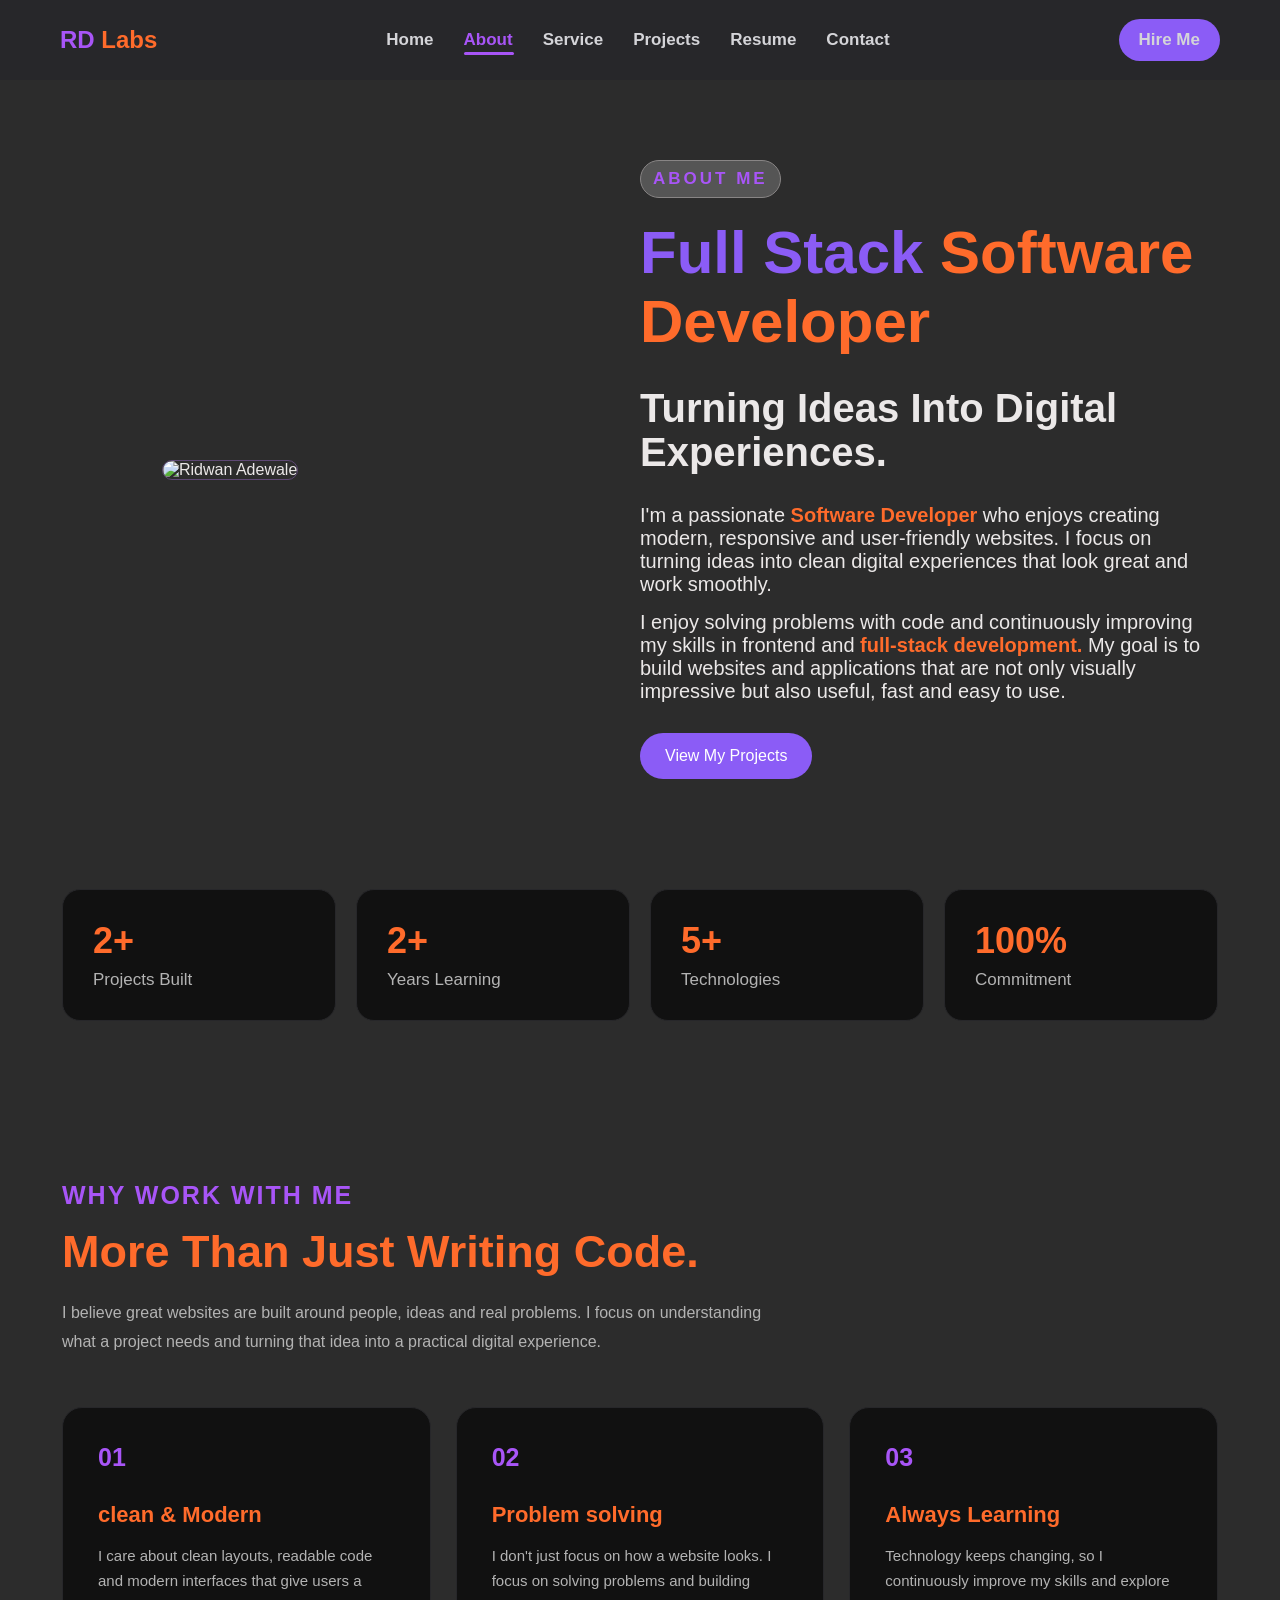
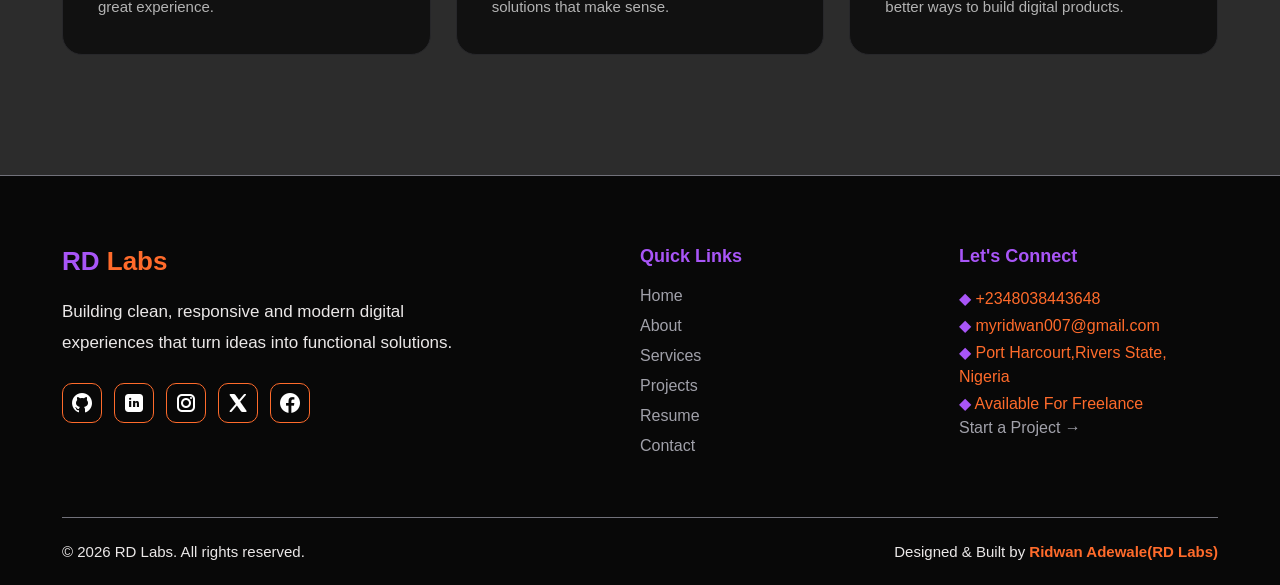
==== about.html @ 26da5d62 "first commit" ====
<!doctype html>
<html lang="en">
  <head>
    <meta charset="UTF-8" />
    <meta name="viewport" content="width=device-width, initial-scale=1.0" />
    <title>About | RD Labs</title>
    <link rel="stylesheet" href="style.css" />
  </head>

  <body class="about-page">
    <header>
      <nav>
        <div>
          <h2>RD <span class="s">Labs</span></h2>
        </div>

        <div class="nav-links">
          <a href="index.html">Home</a>
          <a href="about.html" class="active">About</a>
          <a href="service.html">Service</a>
          <a href="projects.html">Projects</a>
          <a href="resume.html">Resume</a>
          <a href="contact.html">Contact</a>
        </div>

        <div class="cta">
          <a href="contact.html">Hire Me</a>
        </div>

        <img src="/image/icons8-hamburger-50.png" alt="menu" class="ham">
      </nav>
    </header>

    <!-- ABOUT PAGE SECTION -->

    <main>
      <section class="about-hero">
        <div class="about-img">
          <img src="/image/my imae.png" alt="Ridwan Adewale" />
        </div>

        <!-- ABOUT HERO SECTION -->

        <div class="about-content">
          <p>ABOUT ME</p>
          <h1 id="b">Full Stack <span class="s">Software Developer</span></h1>
          <h1>Turning Ideas Into Digital Experiences.</h1>
          <p>
            I'm a passionate <span class="s">Software Developer</span> who
            enjoys creating modern, responsive and user-friendly websites. I
            focus on turning ideas into clean digital experiences that look
            great and work smoothly.
          </p>
          <p class="p">
            I enjoy solving problems with code and continuously improving my
            skills in frontend and <span class="s">full-stack development.</span> My goal is to build
            websites and applications that are not only visually impressive but
            also useful, fast and easy to use.
          </p>

          <!-- ABOUT SECTION CTA TO PROJECTS -->

          <a href="projects.html" class="about-btn">View My Projects</a>
        </div>
      </section>

      <!-- ABOUT SECTION STATS -->

      <section class="about-stats">
        <div class="stat">
          <h2>2+</h2>
          <p>Projects Built</p>
        </div>

        <div class="stat">
          <h2>2+</h2>
          <p>Years Learning</p>
        </div>

        <div class="stat">
          <h2>5+</h2>
          <p>Technologies</p>
        </div>

        <div class="stat">
          <h2>100%</h2>
          <p>Commitment</p>
        </div>
      </section>

      <!-- WHY WORK WITH ME SECTION-->

      <section class="why-work">
        <div class="why-heading">
          <p>WHY WORK WITH ME</p>

          <h2>More Than Just Writing Code.</h2>

          <p>
            I believe great websites are built around people, ideas and real
            problems. I focus on understanding what a project needs and turning
            that idea into a practical digital experience.
          </p>
        </div>
        <div class="why-grid-sec">
          <div class="why-card">
            <span>01</span>
            <h3>clean & Modern</h3>
            <p>
              I care about clean layouts, readable code and modern interfaces
              that give users a great experience.
            </p>
          </div>

          <div class="why-card">
            <span>02</span>
            <h3>Problem solving</h3>
            <p>
              I don't just focus on how a website looks. I focus on solving
              problems and building solutions that make sense.
            </p>
          </div>

          <div class="why-card">
            <span>03</span>
            <h3>Always Learning</h3>
            <p>
              Technology keeps changing, so I continuously improve my skills and
              explore better ways to build digital products.
            </p>
          </div>
          
        </div>
      </section>
    </main>

    <!-- FOOTER SECTION -->

    <footer class="site-footer">

    <div class="footer-content">

        <div class="footer-brand">
            <h2>RD <span class="s">Labs</span></h2>

            <p>
                Building clean, responsive and modern digital
                experiences that turn ideas into functional solutions.
            </p>

            <div class="footer-socials">

          <a href="#" aria-label="GitHub"><img src="/image/icons8-github-24.png" alt="GitHub"></a>

          <a href="#" aria-label="LinkedIn"><img src="/image/icons8-linkedin-24.png" alt="LinkedIn"></a>

          <a href="#" aria-label="Instagram"><img src="/image/icons8-instagram-24.png" alt="Instagram"></a>

          <a href="#" aria-label="X"><img src="/image/icons8-x-24.png" alt=""></a>

          <a href="#" aria-label="Facebook"><img src="/image/icons8-facebook-24.png" alt="Facebook"></a>


        </div>

        </div>


        <div class="footer-links">
            <h3>Quick Links</h3>

            <a href="index.html">Home</a>
            <a href="about.html">About</a>
            <a href="service.html">Services</a>
            <a href="projects.html">Projects</a>
            <a href="Resume.html">Resume</a>
            <a href="contact.html">Contact</a>
        </div>


        <div class="footer-contact">
            <h3>Let's Connect</h3>

            <ul class="resume-info">
              <li><span>◆ </span>+2348038443648</li>
              <li><span>◆ </span>myridwan007@gmail.com</li>
              <li><span>◆ </span>Port Harcourt,Rivers State, Nigeria</li>
              <li><span>◆ </span>Available For Freelance</li>
            </ul>

            <a href="contact.html">Start a Project →</a>
        </div>

    </div>


    <div class="footer-bottom">

        <p>© 2026 RD Labs. All rights reserved.</p>

         <p>Designed & Built by <span class="s">Ridwan Adewale(RD Labs)</span></p>

    </div>

</footer>

    <script src="script.js"></script>
  </body>
</html>
---- style.css ----
* {
    margin: 0;
    padding: 0;
    box-sizing: border-box;
}

body {
    font-family: 'Trebuchet MS', 'Lucida Sans Unicode', 'Lucida Grande', 'Lucida Sans', Arial, sans-serif;

    background-color: #2c2c2c;
    color: rgb(235, 232, 232);
}

/* NAV SECTION */

header {
    position: sticky;
    top: 0;
    z-index: 1000;
}

nav {
    display: flex;
    justify-content: space-between;
    align-items: center;
    /* max-width: 1180px; */
    padding: 0 60px;
    min-height: 80px;
    gap: 30px;
    background-color: #27272a;
}

nav h2 {
    color: #a855f7;
    font-size: 24px;
    /* font: ; */
}

/* .lab{
    color: #ff6b2b;
} */

/* NAV ANCHOR TAGS */
nav>div:nth-child(2) {
    display: flex;
    align-items: center;
    gap: 30px;
}

/* NAV LINKS ACTIVE  */

nav>div:nth-child(2) a {
    position: relative;
}

nav>div:nth-child(2) a.active {
    color: #a855f7;
    font-weight: 700;
}

nav>div:nth-child(2) a.active::after {
    content: "";
    position: absolute;
    left: 0;
    bottom: -5px;
    width: 50px;
    height: 3px;
    background-color: #a855f7;
    border-radius: 5px;
}

nav a {
    color: #d4d4d8;
    text-decoration: none;
    font-size: 17px;
    font-weight: bold;
    transition: 0.3s ease;
}

nav a:hover {
    color: #888585;
}

.cta {
    display: inline-block;
    padding: 11px 20px;
    border-radius: 25px;
    background-color: #8b5cf6;
    color: white;
}

.cta:hover {
    background-color: #ff6b2b;
    color: white;
    transform: translateY(-2px);
}

nav>div:last-child a {
    display: inline-block;
    padding: 11px 20px;
    border-radius: 25px;
    background-color: #8b5cf6;
    color: white;
}

nav>div:last-child a:hover {
    background-color: #ff6b2b;
    color: white;
    transform: translateY(-2px);
}


/* HERO SECTION */
.hero {
    min-height: 90%;
    display: flex;
    justify-content: space-between;
    align-items: center;
    padding: 80px 62px;
    gap: 60px;
    border-bottom: 30px;
}

.hero>div:first-child {
    flex: 1;
    max-width: 650px;
    /* margin-bottom: 400px; */
    border-bottom: 1px solid #555;
}

.hero h1 {
    font-size: 65px;
    font-weight: 700;
    line-height: 1.1;
    letter-spacing: -2px;
    margin-bottom: 20px;
}

.r {
    color: #8b5cf6;
}

.hero h2 {
    font-size: 50px;
    font-weight: 500;
    color: #a855f7;
    margin-bottom: 25px;
}

.hero p {
    max-width: 600px;
    font-size: 17px;
    line-height: 1.8;
    color: #b3b3b3;
    margin-bottom: 35px;
}

.s {
    /* text-decoration-line: underline; */
    font-weight: bold;
    /* color: #ffc107; */
    color: #ff6b2b;
}

.hero a {
    display: inline-block;
    text-decoration: none;
    color: white;
    padding: 14px 25px;
    border-radius: 30px;
    margin-right: 12px;
    margin-bottom: 40px;
    /* transition: 0.3 ease; */

}

.hero a:first-child {
    background-color: #8b5cf6;
    /* position: relative;
    display: inline-block;
    text-align: center; */
}

.hero a:first-child:hover {
    background-color: #ff6b2b;
}

.hero a:last-child {
    border: 1px solid #555;

}

.hero a:last-child:hover {
    color: #a855f7;
    /* background-color: #ff6b2b; */
}

.hero a:hover {
    transform: translateY(-3px);

}

/* HERO IMAGE */
.hero>div:last-child {
    flex: 1;
    position: relative;
    display: flex;
    justify-content: center;
    border-bottom: 40px;
}

.hero img {
    width: 400px;
    height: 500px;
    object-fit: cover;
    border: 1px solid #5e4875;
    border-radius: 30px;
}

.hero h3 {
    position: absolute;
    bottom: -15px;
    left: 75px;
    background-color: #8b5cf6;
    color: whitesmoke;
    padding: 12px 18px;
    border-radius: 18px;
    font-size: 14px;
}

/* CODE LANGUEAGE SECTION */
.lang {
    display: flex;
    justify-content: flex-start;
    padding: 40px 62px;
    /* align-items: center; */
    gap: 20px;
    margin-bottom: 30px;
}

.lang>h3 {
    background-color: #111111;
    border: 1px solid #555;
    color: #ff6b2b;
    padding: 12px 20px;
    border-radius: 30px;
    /* margin-right: 1px; */
    /* border: 1px solid #888585; */
    font-size: 22px;
    font-weight: bolder;
    letter-spacing: 1px;

}

/* ABOUT PAGE SECTION */
/* .about-page{
    background-color: wheat;
} */

.about-page .about-hero {
    min-height: 80%;
    display: flex;
    align-items: center;
    /* gap: 50px; */
    padding: 80px 62px;

}

.about-page .about-img {
    flex: 1;
}

.about-page .about-img img {
    width: 330px;
    height: 500px;
    object-fit: cover;
    max-width: 450px;
    border: 1px solid #5e4875;
    border-radius: 24px;
    margin-left: 100px;
}

.about-page .about-content {
    flex: 1;
    max-width: 600px;
}

/* ABOUT CONTENT SECTION */

.about-page .about-content>p:first-child {
    display: inline-block;
    color: #a855f7;
    font-size: 17px;
    font-weight: bolder;
    padding: 8px 12px;
    background-color: #555;
    border: 1px solid #888585;
    border-radius: 30px;
    letter-spacing: 3px;
    margin-bottom: 20px;
}

#b {
    color: #8b5cf6;
    font-size: 60px;
    line-height: 1.15;
}

.about-page .about-content h1 {
    font-size: 40px;
    line-height: 1.1;
    margin-bottom: 30px;
}

.about-page .about-content p:nth-of-type(2) {
    font-size: 20px;
    margin-top: 30px;
    margin-bottom: 15px;
}

.p {
    font-size: 20px;
}

.about-page .about-content p:last-child {
    color: #b3b3b3;
    font-size: 22px;
    line-height: 1.8;
    /* margin-bottom: 15px; */
}


.about-page .about-btn {
    display: inline-block;
    margin-top: 30px;
    padding: 14px 25px;
    background-color: #8b5cf6;
    color: white;
    text-decoration: none;
    border-radius: 30px;
    transition: 0.3s ease;
}

.about-page .about-btn:hover {
    transform: translateY(-3px);
}

/* ABOUT SECTION STATS */

.about-page .about-stats {
    display: grid;
    grid-template-columns: repeat(4, 1fr);
    gap: 20px;
    padding: 30px 62px 80px;
}

.about-page .stat {
    padding: 30px;
    border: 1px solid #27272a;
    border-radius: 18px;
    background-color: #111111;
}

.about-page .stat h2 {
    color: #ff6b2b;
    font-size: 36px;
    margin-bottom: 8px;
}

.about-page .stat p {
    color: #b3b3b3;
    font-size: 17px;
}

/* WHY WORK WITH ME SECTION */

.why-work {
    padding: 80px 62px 120px;
}

.why-heading {
    max-width: 700px;
    margin-bottom: 50px;
}

.why-heading>p:first-child {
    color: #a855f7;
    font-size: 25px;
    font-weight: bolder;
    letter-spacing: 2px;
    margin-bottom: 15px;
}

.why-heading h2 {
    font-size: 45px;
    line-height: 1.2;
    margin-bottom: 20px;
    color: #ff6b2b;

}

.why-heading p:last-child {
    color: #b3b3b3;
    font-size: 16px;
    line-height: 1.8;
}

.why-grid-sec {
    display: grid;
    grid-template-columns: 1fr 1fr 1fr;
    gap: 25px;
}

.why-card {
    padding: 35px;
    border: 1px solid #27272a;
    border-radius: 20px;
    background-color: #111111;
    transition: 0.3s ease;
}

.why-card:hover {
    transform: translateY(-8px);
    border-color: #8b5cf6;
}

.why-card span {
    display: block;
    color: #a855f7;
    font-size: 25px;
    font-weight: bolder;
    margin-bottom: 30px;


}

.why-card h3 {
    color: #ff6b2b;
    font-size: 22px;
    margin-bottom: 15px;

}

.why-card p {
    color: #b3b3b3;
    font-size: 15px;
    line-height: 1.7;
}


/* SERVICE PAGE SECTION */

.service-page .services-hero {
    min-height: 55%;
    display: flex;
    align-items: center;
    padding: 80px 62px;
}

.service-page .services-hero>div {
    max-width: 800px;

}

.service-page .services-hero p:first-child {

    display: inline-block;
    color: #a855f7;
    font-size: 17px;
    font-weight: bolder;
    padding: 8px 12px;
    background-color: #555;
    border: 1px solid #888585;
    border-radius: 30px;
    letter-spacing: 3px;
    margin-bottom: 20px;

}

.service-page .services-hero h1 {
    font-size: 60px;
    line-height: 1.1;
    margin-bottom: 25px;
    color: #a855f7;

}

.service-page .services-hero p:last-child {
    max-width: 650px;
    /* color: #a1a1aa; */
    font-size: 22px;
    line-height: 1.8;
}

/* SERVICES LIST/ CARDS */

.service-page .services-list {
    padding: 40px 62px 120px;
}

.service-page .services-list-heading {
    max-width: 650px;
    margin-bottom: 50px;
}

.service-page .services-list-heading p {
    font-size: 25px;
    font-weight: bolder;
    color: #ff6b2b;
}

.service-page .services-list-heading h2 {
    font-size: 45px;
    line-height: 1.2;
    color: #a855f7;
}

.service-page .services-grid {
    display: grid;
    grid-template-columns: 1fr 1fr 1fr;
    grid-template-columns: repeat(3, 1fr);
    gap: 25px;
}

.service-page .services-card {
    min-height: 350px;
    padding: 35px;
    border: 1px solid #27272a;
    border-radius: 20px;
    background-color: #111111;
    transition: 0.3s ease;
}

.service-page .services-card:hover {
    transform: translateY(-8px);
    border-color: #8b5cf6;
}

.service-page .services-card span {
    width: 60px;
    height: 50px;
    display: flex;
    align-items: center;
    justify-content: center;
    border: 1px solid #b3b3b3;
    border-radius: 14px;
    margin-bottom: 30px;
}

.service-page .services-card span img {
    width: 28px;
    height: 28px;
    object-fit: contain;
}

.service-page .services-card h3 {
    font-size: 24px;
    line-height: 1.3;
    margin-bottom: 15px;
    color: #ff6b2b;
}

.service-page .services-card p {
    font-size: 17px;
    line-height: 1.5;

}

.service-page .services-card a {
    margin-top: auto;
    padding-top: 25px;
    color: white;
    text-decoration: none;
    font-size: 17px;

    transition: 0.3s ease;
    display: inline-block;
    padding: 8px 12px;
    background-color: #555;
    border: 1px solid #888585;
    border-radius: 30px;
    margin-top: 30px;
}

.service-page .services-card a:hover {
    color: #a855f7;
    /* border: 1px solid #ff6b2b; */
}

/* SERVICE CTA */

.service-page .service-cta {
    margin: 0 62px 100px;
    padding: 70px;
    border-radius: 25px;
    background: linear-gradient(135deg,
            #181818,
            #111111);
    border: 1px solid #b3b3b3;
}

.service-page .service-cta>div {
    max-width: 750px;
}

.service-page .service-cta p:first-child {
    color: #a855f7;
    font-size: 25px;
    font-weight: bold;
    letter-spacing: 3px;
    margin-bottom: 20px;
}

.service-page .service-cta h2 {
    color: #ff6b2b;
    font-size: 48px;
    line-height: 1.2;
    margin-bottom: 20px;
}

.service-page .service-cta p:nth-of-type(2) {
    /* color: #ff6b2b; */
    font-size: 25px;
    font-weight: bolder;
    line-height: 1.8;
    margin-bottom: 30px;
}

.service-page .service-cta a {
    display: inline-block;
    padding: 14px 25px;
    background-color: #8b5cf6;
    color: white;
    text-decoration: none;
    font-size: 17px;
    font-weight: bolder;
    border-radius: 30px;
    transition: 0.3s ease;
}

.service-page .service-cta a:hover {
    background-color: #ff6b2b;
    transform: translateY(-3px);
}

/* PROJECT PAGE */

/* PROJECT HERO SECTION */

.projects-page .projects-hero {
    min-height: 50%;
    display: flex;
    align-items: center;
    padding: 80px 62px;
}

.projects-page .projects-hero>div {
    max-width: 800px;
}

.projects-page .projects-hero p:first-child {
    display: inline-block;
    color: #a855f7;
    font-size: 17px;
    font-weight: bolder;
    padding: 8px 12px;
    background-color: #555;
    border: 1px solid #888585;
    border-radius: 30px;
    letter-spacing: 2px;
    margin-bottom: 20px;
}

.projects-page .projects-hero h1 {
    font-size: 60px;
    line-height: 1.1;
    margin-bottom: 25px;
    color: #ff6b2b;
}

.projects-page .projects-hero p:last-child {
    max-width: 650px;
    /* color: #a1a1aa; */
    font-size: 25px;
    font-weight: bolder;
    line-height: 1.8;
}

/* PROJECT LIsting*/


.projects-page .projects-list {
    padding: 20px 62px 120px;
}

.projects-page .projects-grid {
    display: grid;
    grid-template-columns: repeat(2, 1fr);
    gap: 30px;
}

.projects-page .project-card {
    overflow: hidden;
    border: 1px solid #d4d4d8;
    border-radius: 22px;
    background-color: #111111;
    transition: 0.3s ease;
}

.projects-page .project-card:hover {
    transform: translateY(8px);
    border-color: #8b5cf6;
}

.projects-page .project-image {
    width: 100%;
    height: 300px;
    overflow: hidden;

}

.projects-page .project-image img {
    width: 100%;
    height: 100%;
    object-fit: fill;
    transition: 0.4s ease;
}

.projects-page .project-card:hover .project-image img {
    transform: scale(1.05);
}

.projects-page .project-content {
    padding: 30px;
}

.projects-page .project-type {
    color: #a855f7;
    font-size: 25px;
    font-weight: bold;
    letter-spacing: 2px;
    margin-bottom: 12px;
}

.projects-page .project-content h2 {
    color: #ff6b2b;
    font-size: 28px;
    margin-bottom: 15px;
}

.projects-page .project-content>p {

    font-size: 20px;
    line-height: 1.5;
    margin-bottom: 25px;
}

.projects-page .project-tech {
    display: flex;
    flex-wrap: wrap;
    gap: 10px;
    margin-bottom: 25px;
}

.projects-page .project-tech span {
    padding: 7px 12px;
    border: 1px solid #27272a;
    border-radius: 20px;
    color: #d4d4d8;
    font-size: 15px;
}

.projects-page .project-links {
    display: flex;
    gap: 20px;
}

.projects-page .project-links a {
    padding: 7px 12px;
    border: 1px solid #a855f7;
    border-radius: 20px;
    color: #d4d4d8;
    font-size: 15px;
    text-decoration: none;
    font-size: 14px;
}

.projects-page .project-links a:hover {
    color: #ff6b2b;
}

/* PROJECT CTA */

.projects-page .projects-cta {
    margin: 0 62px 100px;
    padding: 70px;
    border: 1px solid #27272a;
    border: 1px solid #555;
    border-radius: 25px;
    background-color: #111111;
}

.projects-page .projects-cta>div {
    max-width: 750px;
}

.projects-page .projects-cta p:first-child {
    color: #a855f7;
    font-size: 25px;
    font-weight: bolder;
    letter-spacing: 3px;
    margin-bottom: 20px;
}

.projects-page .projects-cta h2 {
    font-size: 48px;
    font-weight: bold;
    line-height: 1.2;
    margin-bottom: 20px;
    color: #ff6b2b;
}

.projects-page .projects-cta p:nth-of-type(2) {
    /* color: #a1a1aa; */
    font-size: 22px;
    line-height: 1.8;
    margin-bottom: 30px;
}

.projects-page .projects-cta a {
    display: inline-block;
    padding: 14px 25px;
    background-color: #8b5cf6;
    color: #d4d4d8;
    font-size: 17px;
    font-weight: bolder;
    text-decoration: none;
    border-radius: 30px;
    transition: 0.3s ease;
}

.projects-page .projects-cta a:hover {
    transform: translateY(-3px);
    background-color: #ff6b2b;
}

/* REUSUME PAGE */

/* RUSUME HERO SECTION */

.resume-page .resume-hero {
    min-height: 55%;
    display: flex;
    align-items: center;
    padding: 30px 62px;
}

.resume-page .resume-hero>div {
    max-width: 850px;
}

.resume-page .resume-hero p:first-child {

    display: inline-block;
    color: #a855f7;
    font-size: 17px;
    font-weight: bolder;
    padding: 8px 12px;
    background-color: #555;
    border: 1px solid #888585;
    border-radius: 30px;
    letter-spacing: 2px;
    margin-bottom: 20px;
}

.resume-page .resume-hero h1 {
    font-size: 60px;
    line-height: 1.1;
    margin-bottom: 25px;
    color: #a855f7;
}


/* RESUME PROFESSIONAL SUMMARY */

/* RESUME DETAILS */

.resume-page .resume-details {
    padding: 40px 62px 100px;
    display: grid;
    grid-template-columns: 1fr 1fr;
    gap: 70px;
}



.resume-page .resume-section-title {
    display: flex;
    align-items: center;
    gap: 15px;
    margin-bottom: 20px;
}

/* FIRST & SECOND TITLE */

.resume-page .resume-section-title h2 {
    font-size: 30px;
    color: #a855f7;
    margin: 0;
}

.resume-page .resume-icon {
    width: 60px;
    height: 50px;
    display: flex;
    align-items: center;
    justify-content: center;
    background-color: #181818;
    border: 1px solid #888585;
    border-radius: 14px;
    font-size: 25px;
    /* margin-bottom: 30px; */
}


/* RESUME CARD */

.resume-page .resume-card {
    padding: 25px;
    background-color: #111111;
    border: 1px solid #888585;
    border-radius: 18px;
    margin-bottom: 20px;
}


/* NAME */

.resume-page .resume-card h3 {
    font-size: 24px;
    color: #ff6b2b;
    margin-bottom: 18px;
}


/* SUMMARY TEXT */

.resume-page .resume-card>p {
    font-size: 17px;
    line-height: 1.5;
    margin-bottom: 10px;
}


/* INFORMATION / SKILLS */

.resume-page .resume-info {
    /* padding-left: 10px; */
    margin: 0;
}

/* .spread{
    display: grid;
    grid-template-columns: 1fr 1fr;
} */

.resume-page .resume-info li {
    font-size: 16px;
    line-height: 1.5;
    margin-bottom: 3px;
    list-style: none;
}

.resume-page .resume-info span {
    color: #a855f7;
}

.resume-icon1 {
    width: 60px;
    height: 50px;
    background-color: #181818;
    border: 1px solid #888585;
    padding: 10px;
    border-radius: 14px;
}

/* DOWNLOAD CV SECTION */

.resume-page .resume-download>div {
    padding: 40px;
    text-align: center;
    background-color: #111111;
    border: 1px solid #888585;
    border-radius: 20px;
    transition: 0.3s ease;
}

.resume-download>div:hover {
    transform: translateY(-3px);
    border: 1px solid #a855f7;
}

.resume-page .resume-download h2 {
    color: #a855f7;
    font-size: 40px;
    margin-bottom: 30px;
}

.resume-page .resume-download a {
    display: inline-block;
    padding: 14px 28px;
    background-color: #8b5cf6;
    color: white;
    text-decoration: none;
    border-radius: 30px;
    font-size: 20px;
    font-weight: bolder;
    transition: 0.3s ease;
}

.resume-page .resume-download a:hover {
    background-color: #ff6b2b;
    /* border: 1px solid #a855f7; */
    transform: translateY(-3px);
}



/* CONTACT PAGE */


.contact-page .contact-hero {
    min-height: 50%;
    display: flex;
    /* align-items: center; */
    justify-content: center;
    padding: 30px 12px;
}

.contact-page .contact-hero>div {
    max-width: 800px;
}

.cont {
    display: flex;
    justify-content: center;
}

.contact-page .contact-hero p:first-child {
    display: inline-block;
    position: relative;
    justify-content: center;
    color: #a855f7;
    font-size: 17px;
    font-weight: bolder;
    padding: 2px 10px;
    background-color: #555;
    border: 1px solid #888585;
    border-radius: 30px;
    letter-spacing: 2px;
    /* margin-bottom: 30px; */
}

.contact-page .contact-hero h1 {
    display: flex;
    justify-content: center;
    font-size: 60px;
    line-height: 1.1;
    margin-top: 20px;
    margin-bottom: 15px;
    color: #a855f7;
}

.contact-page .contact-hero p:last-child {
    display: flex;
    justify-content: space-around;
    /* align-items: center; */
    max-width: 1100px;
    margin: 0 auto;
    /* color: #a1a1aa; */
    font-size: 17px;
    font-weight: bold;
    line-height: 1.5;
}



.contact-content {
    display: grid;
    grid-template-columns: 1fr 1fr;
    gap: 60px;
    padding: 40px 62px;
}

.contact-info h2 {
    font-size: 30px;
    margin-bottom: 15px;
    color: #a855f7;
}

.contact-info>p {
    font-size: 18px;
    line-height: 1.5;
    margin-bottom: 35px;
}

.contact-item {
    display: flex;
    gap: 15px;
    padding: 25px;
    background-color: #111111;
    border: 1px solid #888585;
    border-radius: 18px;
    margin-bottom: 20px;
    transition: 0.3s ease;
}

.contact-item:hover {
    transform: translateY(-3px);
    border: 1px solid #8b5cf6;

}

.contact-item>span {
    display: inline-block;
    align-items: center;
    font-size: 24px;
    width: 55px;
    height: 55px;
    background-color: #181818;
    border: 1px solid #ff6b2b;
    padding: 10px;
    border-radius: 12px;
}

.contact-item h3 {
    /* margin: 0 0 5px; */
    font-size: 17px;
    color: #a855f7;
}


/* CONTACT PAGE FORM */

.contact-form {
    background: #3a3a3a;
    padding: 35px;
    border-radius: 12px;
    border: 1px solid #888585;
    box-shadow: 0 10px 30px rgba(0, 0, 0, 0.08);
    margin-bottom: 150px;
}

.contact-form:hover {
    border: 1px solid #a855f7;
}

.form-group {
    margin-bottom: 20px;
}

.form-group label {
    display: block;
    margin-bottom: 8px;
    font-size: 18px;
    font-weight: 600;
    color: #a855f7;
}

.form-group input,
.form-group textarea {
    width: 100%;
    padding: 13px;
    background-color: #181818;
    border: 1px solid #555;
    border-radius: 6px;
    font-family: inherit;
    font-size: 14px;
    box-sizing: border-box;
}

.contact-form button {
    display: flex;
    justify-content: center;
    padding: 13px 100px;
    margin: 0 auto;
    border: 1px solid #555;
    border-radius: 20px;
    background: #8b5cf6;
    color: white;
    font-size: 15px;
    font-weight: 600;
    cursor: pointer;
    transition: 0.3s ease;
}

.contact-form button:hover {
    background-color: #ff6b2b;
    transform: translateY(-2px);
    opacity: 0.9;
}

.ham {
    display: none;
}


/* FOOTER SECTION */


.site-footer {
    padding: 70px 62px 25px;
    border-top: 1px solid #71717a;
    background-color: #080808;
}

.footer-content {
    display: grid;
    grid-template-columns: 2fr 1fr 1fr;
    gap: 60px;
    padding-bottom: 50px;
}

.footer-brand h2 {
    font-size: 26px;
    margin-bottom: 20px;
    color: #a855f7;
}

.footer-brand p {
    max-width: 400px;
    font-size: 17px;
    line-height: 1.8;
}

/* FOOTER SOCIALS */

.footer-socials {
    display: flex;
    gap: 12px;
    margin-top: 25px;
}

.footer-socials a {
    width: 40px;
    height: 40px;
    display: flex;
    align-items: center;
    justify-content: center;
    border: 1px solid #ff6b2b;
    border-radius: 10px;
    color: #d4d4d8;
    text-decoration: none;
    transition: 0.3s ease;
}

.footer-socials a:hover {
    background-color: #8b5cf6;
    border-color: #d4d4d8;
    transform: translateY(-3px);
}

.footer-links,
.footer-contact {
    display: flex;
    flex-direction: column;
    align-items: flex-start;
}

.footer-links h3,
.footer-contact h3 {
    font-size: 18px;
    margin-bottom: 20px;
    color: #a855f7;
}

.footer-links a,
.footer-contact a {
    color: #a1a1aa;
    text-decoration: none;
    font-size: 16px;
    margin-bottom: 12px;
    transition: 0.3s ease;
}

.footer-links a:hover,
.footer-contact a:hover {
    color: #ff6b2b;
}

.footer-bottom {
    padding-top: 25px;
    border-top: 1px solid #71717a;
    display: flex;
    justify-content: space-between;
    gap: 20px;
}

.footer-bottom p {
    font-size: 15px;
}

.resume-info li {
    font-size: 16px;
    color: #ff6b2b;
    line-height: 1.5;
    margin-bottom: 3px;
    list-style: none;
}

.resume-info span {
    color: #a855f7;
}

/* RESPONSIVENESS */



/* TABLET */

@media (max-width: 1024px) {

    /* NAVIGATION */

    nav {
        padding: 0 35px;
        gap: 20px;
    }

    nav>div:nth-child(2) {
        gap: 20px;
    }

    nav a {
        font-size: 15px;
    }


    /* HERO */

    .hero {
        padding: 70px 35px;
        gap: 40px;
    }

    .hero h1 {
        font-size: 52px;
    }

    .hero h2 {
        font-size: 40px;
    }

    .hero img {
        width: 350px;
        height: 450px;
    }

    .hero h3 {
        left: 50px;
    }


    /* LANGUAGE SECTION */

    .lang {
        padding: 35px;
        flex-wrap: wrap;
    }


    /* ABOUT */

    .about-page .about-hero {
        padding: 70px 35px;
        gap: 30px;
    }

    .about-page .about-img img {
        width: 300px;
        height: 450px;
        margin-left: 20px;
    }

    #b {
        font-size: 50px;
    }

    .about-page .about-content h1 {
        font-size: 35px;
    }

    .about-page .about-content p:last-child {
        font-size: 18px;
    }

    .about-page .about-stats {
        padding: 30px 35px 70px;
    }


    /* WHY WORK WITH ME */

    .why-work {
        padding: 70px 35px 100px;
    }

    .why-heading h2 {
        font-size: 40px;
    }

    .why-grid-sec {
        grid-template-columns: repeat(2, 1fr);
    }


    /* SERVICES */

    .service-page .services-hero {
        padding: 70px 35px;
    }

    .service-page .services-hero h1 {
        font-size: 50px;
    }

    .service-page .services-list {
        padding: 40px 35px 100px;
    }

    .service-page .services-grid {
        grid-template-columns: repeat(2, 1fr);
    }

    .service-page .service-cta {
        margin: 0 35px 80px;
        padding: 50px;
    }


    /* PROJECTS */

    .projects-page .projects-hero {
        padding: 70px 35px;
    }

    .projects-page .projects-hero h1 {
        font-size: 50px;
    }

    .projects-page .projects-list {
        padding: 20px 35px 100px;
    }

    .projects-page .projects-grid {
        grid-template-columns: 1fr;
    }

    .projects-page .projects-cta {
        margin: 0 35px 80px;
        padding: 50px;
    }


    /* RESUME */

    .resume-page .resume-hero {
        padding: 50px 35px;
    }

    .resume-page .resume-hero h1 {
        font-size: 50px;
    }

    .resume-page .resume-details {
        padding: 40px 35px 80px;
        gap: 40px;
    }


    /* CONTACT */

    .contact-content {
        padding: 40px 35px;
        gap: 40px;
    }

    /* FOOTER */

    .site-footer {
        padding: 60px 40px 25px;
    }

    .footer-content {
        grid-template-columns: 1.3fr 1fr 1fr;
        gap: 30px;
        padding-bottom: 40px;
    }

    .footer-socials {
        gap: 10px;
    }

    .resume-info li {
        font-size: 16px;
        line-height: 1.5;

    }

    .footer-bottom {
        gap: 15px;
    }

    .footer-bottom p {
        font-size: 14.5px;
    }

}

/* =========================
   RESPONSIVE NAVBAR
   ========================= */

@media (max-width: 900px) {

    nav {
        padding: 0 30px;
    }

    nav>div:nth-child(2) {
        gap: 18px;
    }

    nav a {
        font-size: 15px;
    }

    nav>div:last-child a {
        padding: 9px 16px;
    }

}


/* 768PX */

@media (max-width: 768px) {

    /* NAVIGATION */

    nav {
        padding: 0 25px;
    }

    /* Hide desktop navigation links */

    nav>div:nth-child(2) {
        display: none;
    }

    .cta {
        display: none;
    }


    /* Hamburger */

     .ham {
        display: block;
        width: 45px;
        height: 45px;
        cursor: pointer;
    }

    .hero {
        flex-direction: column;
        align-items: flex-start;
        padding: 50px 25px;
        gap: 40px;
    }

    .hero>div:first-child {
        max-width: 100%;
        width: 100%;
    }

    .hero h1 {
        font-size: 42px;
        letter-spacing: -1px;
    }

    .hero h2 {
        font-size: 32px;
    }

    .hero p {
        max-width: 100%;
        font-size: 16px;
    }

    .hero>div:last-child {
        width: 100%;
        justify-content: center;
    }

    /* .hero img{
        width: 100%;
        max-width: 400px;
        height: auto;
        aspect-ratio: 4/5;
    } */

    .hero h3 {
        left: 15px;
        bottom: -15px;
    }

    .lang {
        flex-wrap: wrap;
        padding: 30px 25px;
        gap: 12px;
    }

    .lang h3 {
        font-size: 18px;
        padding: 10px 15px;
    }

    /* ABOUT PAGE */

    .about-page .about-hero {
        flex-direction: column;
        align-items: flex-start;
        padding: 50px 25px;
        gap: 40px;
    }

    .about-page .about-img {
        width: 100%;
        display: flex;
        justify-content: center;
    }

    .about-page .about-img img {
        width: 100%;
        max-width: 330px;
        height: auto;
        aspect-ratio: 2 / 3;
        margin-left: 0;
    }

    .about-page .about-content {
        width: 100%;
        max-width: 100%;
    }

    #b {
        font-size: 45px;
    }

    .about-page .about-content h1 {
        font-size: 34px;
    }

    .about-page .about-content p:nth-of-type(2) {
        font-size: 18px;
    }

    .about-page .about-content p:last-child {
        font-size: 17px;
        line-height: 1.7;
    }

    .about-page .about-stats {
        grid-template-columns: repeat(2, 1fr);
        padding: 30px 25px 70px;
        gap: 15px;
    }

    .about-page .stat {
        padding: 25px;
    }

    .about-page .stat h2 {
        font-size: 30px;
    }

    .about-page .stat p {
        font-size: 15px;
    }

    .why-work {
        padding: 60px 25px 80px;
    }

    .why-heading h2 {
        font-size: 36px;
    }

    .why-grid-sec {
        grid-template-columns: 1fr;
        gap: 20px;
    }

    .why-card {
        padding: 30px;
    }

    .contact-item {
        gap: 10px;
    }

    .contact-form {
        margin-bottom: 80px;
        padding: 25px;
    }

    /* SERVICE PAGE */
    .service-page .services-hero{
        padding: 50px 25px;
    }

    .service-page .services-list{
        padding: 30px 25px 80px;
    }
    .service-page .services-card{
        min-height: 430px;
        padding: 28px;
    }
    .service-page .services-card h3{
        font-size: 30px;
    }
    .service-page .services-card p{
        font-size: 20px;
    }

    /* PROJECT PAGE */
    .projects-page .projects-hero{
        padding: 50px 25px;
    }

    .projects-page .projects-list{
        padding: 30px 25px 80px;
    }

    .projects-page .project-image{
        height: 320px;
    }
    .projects-page .project-content{
        padding: 28px;
    }

    .projects-page .projects-cta{
        margin: 0 25px 80px;
        padding: 50px 35px;
    }

    /* RESUME PAGE  */

    .resume-page .resume-hero{
        padding: 50px 25px;
        display: grid;
        grid-template-columns: 1fr;
    }
    .resume-page .resume-hero p:first-child{
        font-size: 19px;
    }

    .resume-page .resume-download{
        padding: 30px;
    }
    .resume-page .resume-download div{
        padding: 35px 25px;
    }
    .resume-page .resume-download h2{
        font-size: 40px;
    }
    .resume-page .resume-download a{
        font-size: 19px;
    }
    .resume-page .resume-details{
        grid-template-columns: 1fr;
        gap: 30px;
        padding: 30px 25px 80px;
    }

    .resume-page .resume-section-title h2{
        font-size: 32px;
    }
    .resume-page .resume-card{
        padding: 25px;
    }
    .resume-page .resume-card h3{
        font-size: 28px;
    }
    .resume-page .resume-card p{
        font-size: 19px;
    }


}

/* 600PX */
@media (max-width: 600px) {

    nav>div:nth-child(2),
    nav>div:last-child {
        display: none;
    }

    .ham {
        display: block;
        width: 45px;
        height: 45px;
        cursor: pointer;
    }

    .hero {
        gap: 25px;
    }


}

/* 480PX */
@media (max-width: 480px) {
    .hero {
        padding: 40px 20px;
        gap: 35px;
    }

    .hero h1 {
        font-size: 34px;
        line-height: 1.15;
    }

    .hero h2 {
        font-size: 26px;
        line-height: 1.3;
    }

    .hero p {
        font-size: 15px;
    }

    .hero a {
        display: block;
        width: fit-content;
        margin-right: 0;
        margin-bottom: 12px;
        padding: 12PX 20px;
    }

    .hero img {
        max-width: 320px;
    }

    /* .hero h3{
        left: 10px;
        bottom: -12px;
        font-size: 12px;
        padding: 10px 14px;
    } */

    .lang {
        padding: 25px 20px;
    }

    .lang h3 {
        font-size: 14px;
        padding: 9px 13px;
    }

    /* ABOUT PAGE- MOBILE */
    .about-page .about-hero{
        padding: 40px 20px;
    }

    .about-page .about-img img{
        max-width: 280px;
    }
    .about-page .about-content>p:first-child{
        font-size: 19px;
    }
    .about-page .about-content h1{
        margin-bottom: 20px;
    }
    .about-page .about-content p:nth-of-type(2),
    .about-page .about-content p:last-child{
        font-size: 22px;
        margin-top: 20px;
    }
    .about-page .about-btn {
        padding: 12px 20px;
        font-size: 17px;
    }
    .about-page .about-stats {
        grid-template-columns: 1fr;
        padding: 20px 20px 50px;
    }

    .about-page .stat {
        padding: 22px;
    }
    .about-page .stat h2{
        font-size: 40px;
    }
    .about-page .stat p{
        font-size: 22px;
    }

    /* WHY WORK WITH ME */

    .why-work{
        padding: 50px 20px 70px;
    }
    .why-heading p:last-child{
        font-size: 20px;
    }
    .why-card{
        padding: 30px;

    }
    .why-card span{
        font-size: 35px;
    }
    .why-card h3{
        font-size: 25px;
    }
    .why-card p{
        font-size: 20px;
    }

    /* SERVICE PAGE MOBILE */

    .service-page .services-hero{
        padding: 40px 20px;
    }
    .service-page .services-list{
        padding: 25px 20px 70px;
    }
    .service-page .services-grid{
        grid-template-columns: 1fr;
    }
    .service-page .services-card{
        min-height: auto;
    }
    .service-page .services-card span{
        border: 1px solid #ff6b2b;
    }
    .service-page .services-card a{
        font-size: 18px;
    }

    .service-page .service-cta{
        margin: 0 20px 70px;
        padding: 40px 25px;
    }

    /* PROJECT PAGE MOBILE */

    .projects-page .projects-hero{
        padding: 40px 20px;
    }
    .projects-page .projects-hero p:first-child{
        font-size: 20px;
    }

    .projects-page .projects-list{
        padding: 25px 20px 70px;
    }
    
    .projects-page .project-image{
        height: 220px;
    }

    .projects-page .project-tech span{
        font-size: 17px;
    }

    .projects-page .project-links a{
        font-size: 20px;
    }

    .projects-page .projects-cta{
        margin: 0 20px 70px;
        padding: 40px 25px;
    }

    .projects-page .project-links{
        font-size: 17px;
    }

}



/* @media (max-width: 480px)



    /* RESUME PAGE */

/* .resume-page .resume-hero {
        padding: 45px 18px;
    }

    .resume-page .resume-hero p:first-child {
        font-size: 14px;
    }

    .resume-page .resume-hero h1 {
        font-size: 36px;
    }

    .resume-page .resume-details {
        padding: 25px 18px 60px;
    } */

/* .resume-page .resume-section-title {
        gap: 10px;
    } */

/* .resume-page .resume-section-title h2 {
        font-size: 23px;
    }

    .resume-page .resume-icon {
        width: 50px;
        height: 45px;
        font-size: 20px;
    } */

/* .resume-page .resume-card {
        padding: 20px;
    }

    .resume-page .resume-card h3 {
        font-size: 21px;
    }

    .resume-page .resume-card>p {
        font-size: 15px;
    }

    .resume-page .resume-info li {
        font-size: 14px;
    }

    .resume-page .resume-download {
        padding: 0 18px;
    } */

/* .resume-page .resume-download>div {
        padding: 30px 18px;
    }

    .resume-page .resume-download h2 {
        font-size: 28px;
    }

    .resume-page .resume-download a {
        font-size: 17px;
        padding: 12px 22px;
    }  */


/* CPNTACT PAGE */

/* .contact-page .contact-hero {
        padding: 40px 18px 25px;
    }

    .contact-page .contact-hero h1 {
        font-size: 36px;
    }

    .contact-page .contact-hero p:last-child {
        font-size: 15px;
    }

    .contact-content {
        padding: 25px 18px;
    }

    .contact-info h2 {
        font-size: 25px;
    }

    .contact-info>p {
        font-size: 16px;
    }

    .contact-item {
        padding: 20px;
    }

    .contact-item>span {
        width: 48px;
        height: 48px;
        font-size: 20px;
    }

    .contact-form {
        padding: 20px;
        margin-bottom: 60px;
    }

    .form-group label {
        font-size: 16px;
    }

    .contact-form button {
        width: 100%;
        padding: 13px;
    }

}

/* MOBILE MENU */

/* @media (max-width: 768px) {

    nav {
        position: relative;
    } */

/* nav .nav-links {
        display: none;
        position: absolute;
        top: 59px;
        left: 140px;
        width: 70%;
        flex-direction: column;
        gap: 0;
        background-color: #27272a;
        padding: 10px 15px;
        border-bottom: 1px solid #555;
    } */

/* nav .nav-links.show {
        display: flex;
    }  */

/* nav .nav-links a {
        padding: 15px 0;
        border-bottom: 1px solid #3f3f46;
    }

    nav .nav-links a:last-child {
        border-bottom: none;
    }

    nav .nav-links a:hover {
        color: #a855f7;
    }

    .ham {
        display: flex;
        cursor: pointer;
    }

} */
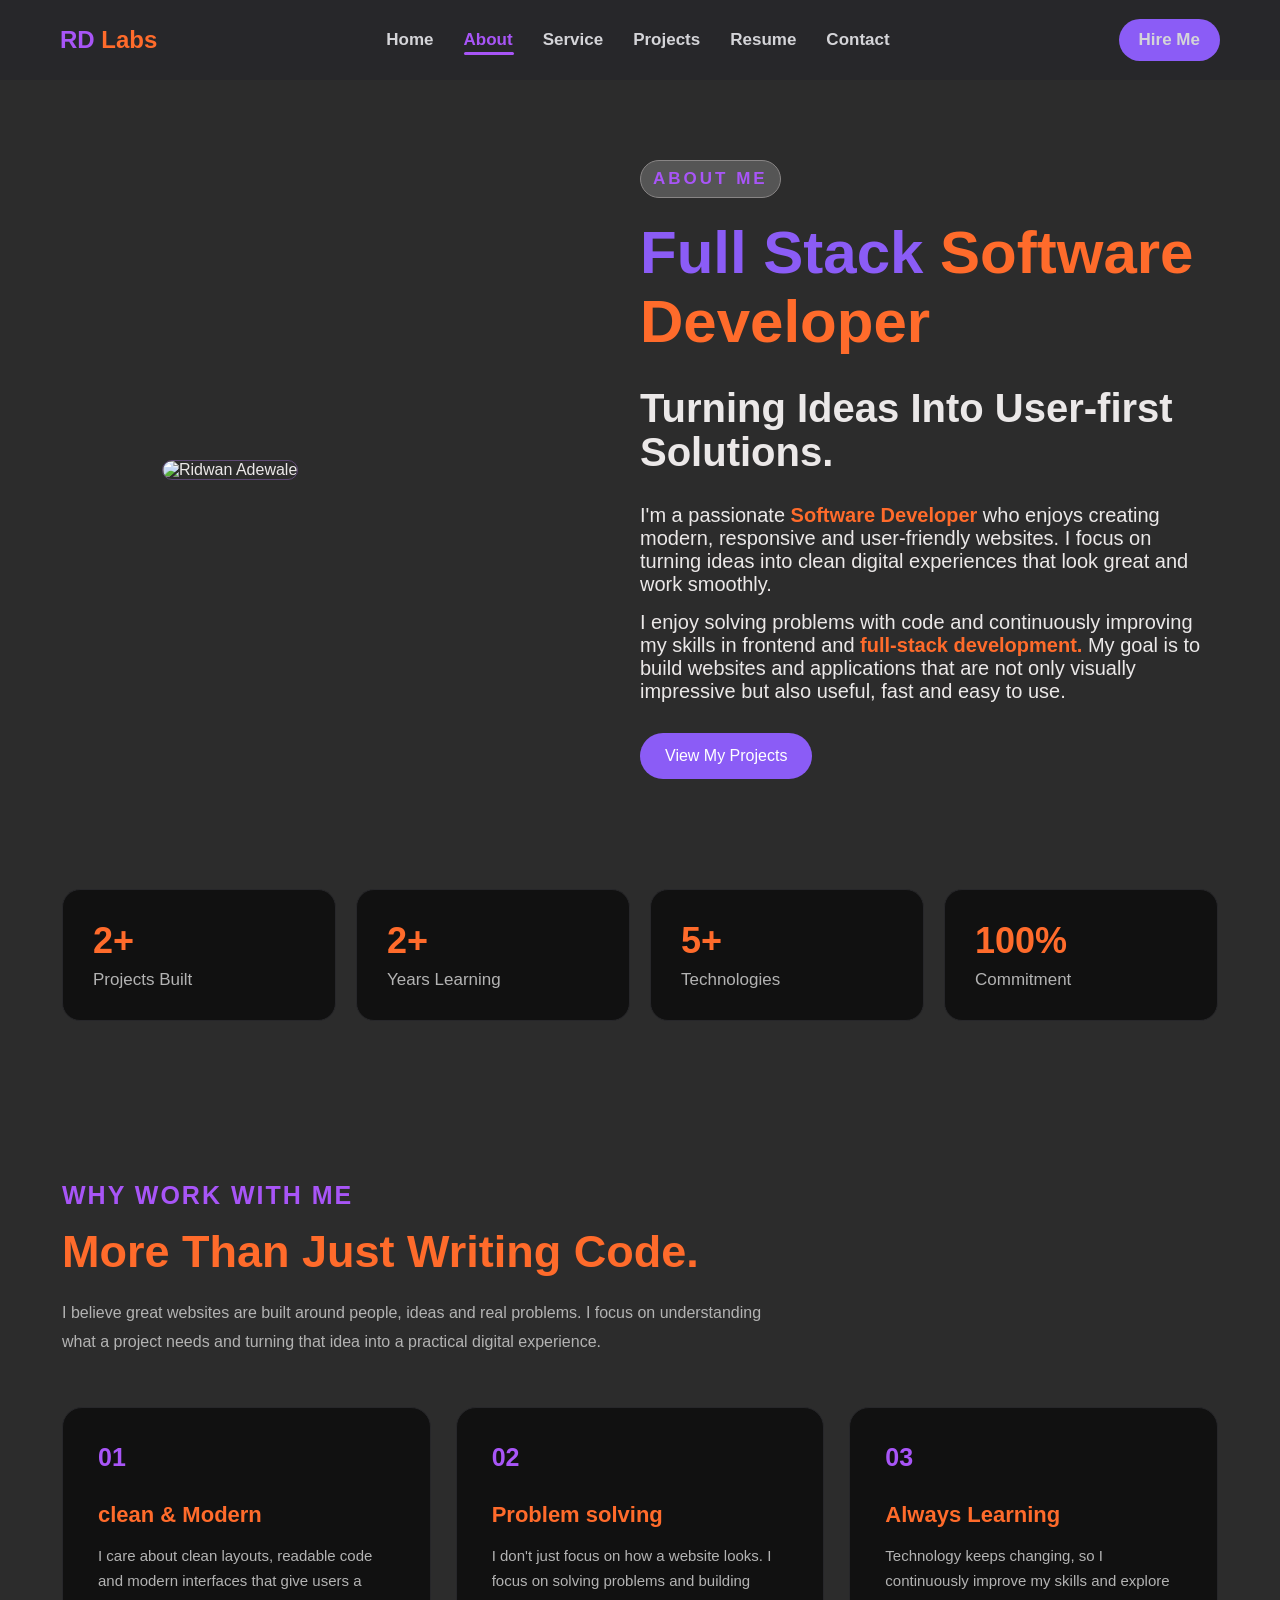
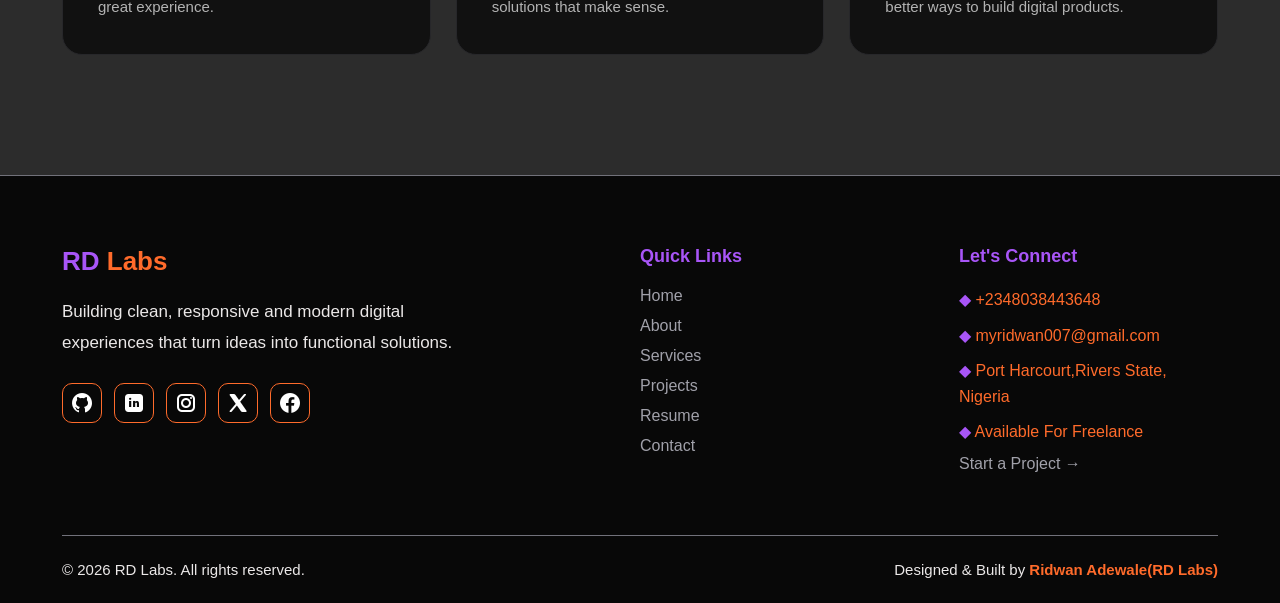
==== commit 9556fa4d: "second commit" ====
--- a/about.html
+++ b/about.html
@@ -27,7 +27,7 @@
           <a href="contact.html">Hire Me</a>
         </div>
 
-        <img src="/image/icons8-hamburger-50.png" alt="menu" class="ham">
+        <img src="/image/hamburger.png" alt="menu" class="ham">
       </nav>
     </header>
 
@@ -44,7 +44,7 @@
         <div class="about-content">
           <p>ABOUT ME</p>
           <h1 id="b">Full Stack <span class="s">Software Developer</span></h1>
-          <h1>Turning Ideas Into Digital Experiences.</h1>
+          <h1>Turning Ideas Into User-first Solutions.</h1>
           <p>
             I'm a passionate <span class="s">Software Developer</span> who
             enjoys creating modern, responsive and user-friendly websites. I
@@ -173,7 +173,7 @@
             <a href="about.html">About</a>
             <a href="service.html">Services</a>
             <a href="projects.html">Projects</a>
-            <a href="Resume.html">Resume</a>
+            <a href="resume.html">Resume</a>
             <a href="contact.html">Contact</a>
         </div>
 
@@ -181,7 +181,7 @@
         <div class="footer-contact">
             <h3>Let's Connect</h3>
 
-            <ul class="resume-info">
+            <ul class="footer-info">
               <li><span>◆ </span>+2348038443648</li>
               <li><span>◆ </span>myridwan007@gmail.com</li>
               <li><span>◆ </span>Port Harcourt,Rivers State, Nigeria</li>
--- a/style.css
+++ b/style.css
@@ -1122,19 +1122,21 @@
 }
 
 .contact-item>span {
-    display: inline-block;
+    display: flex;
     align-items: center;
+    justify-content: center;
     font-size: 24px;
-    width: 55px;
+    width: 60px;
     height: 55px;
     background-color: #181818;
     border: 1px solid #ff6b2b;
     padding: 10px;
     border-radius: 12px;
+
 }
 
 .contact-item h3 {
-    /* margin: 0 0 5px; */
+    margin: 0 0 5px;
     font-size: 17px;
     color: #a855f7;
 }
@@ -1312,6 +1314,24 @@
     color: #a855f7;
 }
 
+.footer-info {
+    margin: 0;
+    padding: 0;
+    list-style: none;
+}
+
+.footer-info li {
+    font-size: 16px;
+    line-height: 1.6;
+    margin-bottom: 10px;
+    color: #ff6b2b;
+    list-style: none;
+}
+
+.footer-info span {
+    color: #a855f7;
+}
+
 /* RESPONSIVENESS */
 
 
@@ -1565,12 +1585,29 @@
 
     /* Hamburger */
 
-     .ham {
+    .ham {
         display: block;
-        width: 45px;
-        height: 45px;
+        
+        width: 40px;
+        height: 40px;
         cursor: pointer;
     }
+    .ham.active{
+        color: #ff6b2b;
+    }
+
+    .nav-links.show {
+    display: flex;
+    flex-direction: column;
+    position: absolute;
+    top: 80px;
+    left: 270px;
+    width: 55%;
+    padding: 25px;
+    background-color: #27272a;
+    border-bottom: 1px solid #a1a1aa;
+    gap: 20px;
+}
 
     .hero {
         flex-direction: column;
@@ -1716,87 +1753,180 @@
     }
 
     /* SERVICE PAGE */
-    .service-page .services-hero{
+    .service-page .services-hero {
         padding: 50px 25px;
     }
 
-    .service-page .services-list{
+    .service-page .services-list {
         padding: 30px 25px 80px;
     }
-    .service-page .services-card{
+
+    .service-page .services-card {
         min-height: 430px;
         padding: 28px;
     }
-    .service-page .services-card h3{
+
+    .service-page .services-card h3 {
         font-size: 30px;
     }
-    .service-page .services-card p{
+
+    .service-page .services-card p {
         font-size: 20px;
     }
 
     /* PROJECT PAGE */
-    .projects-page .projects-hero{
+    .projects-page .projects-hero {
         padding: 50px 25px;
     }
 
-    .projects-page .projects-list{
+    .projects-page .projects-list {
         padding: 30px 25px 80px;
     }
 
-    .projects-page .project-image{
+    .projects-page .project-image {
         height: 320px;
     }
-    .projects-page .project-content{
+
+    .projects-page .project-content {
         padding: 28px;
     }
 
-    .projects-page .projects-cta{
+    .projects-page .projects-cta {
         margin: 0 25px 80px;
         padding: 50px 35px;
     }
 
     /* RESUME PAGE  */
 
-    .resume-page .resume-hero{
+    .resume-page .resume-hero {
         padding: 50px 25px;
         display: grid;
         grid-template-columns: 1fr;
     }
-    .resume-page .resume-hero p:first-child{
+
+    .resume-page .resume-hero p:first-child {
         font-size: 19px;
     }
 
-    .resume-page .resume-download{
+    .resume-page .resume-download {
         padding: 30px;
     }
-    .resume-page .resume-download div{
+
+    .resume-page .resume-download div {
         padding: 35px 25px;
     }
-    .resume-page .resume-download h2{
+
+    .resume-page .resume-download h2 {
         font-size: 40px;
     }
-    .resume-page .resume-download a{
+
+    .resume-page .resume-download a {
         font-size: 19px;
     }
-    .resume-page .resume-details{
+
+    .resume-page .resume-details {
         grid-template-columns: 1fr;
         gap: 30px;
         padding: 30px 25px 80px;
     }
 
-    .resume-page .resume-section-title h2{
+    .resume-page .resume-section-title h2 {
         font-size: 32px;
     }
-    .resume-page .resume-card{
+
+    .resume-page .resume-card {
         padding: 25px;
     }
-    .resume-page .resume-card h3{
+
+    .resume-page .resume-card h3 {
         font-size: 28px;
     }
-    .resume-page .resume-card p{
+
+    .resume-page .resume-card p {
         font-size: 19px;
     }
 
+    /* CONTACT PAGE TABLET*/
+
+    .contact-page .contact-hero {
+        padding: 40px 20px 25px;
+    }
+
+    .contact-page .contact-hero p:last-child {
+        max-width: 95%;
+
+        line-height: 1.6;
+    }
+
+    .contact-page .contact-content {
+        grid-template-columns: 1fr;
+        gap: 35px;
+        padding: 30px 25px 80px;
+    }
+
+    .contact-page .contact-info>p {
+        font-size: 18px;
+    }
+
+    .contact-page .contact-item {
+        padding: 22px;
+    }
+
+    .contact-page .contact-form {
+        padding: 30px;
+        margin-bottom: 80px;
+    }
+
+    .form-group label {
+        font-size: 17px;
+    }
+
+    .contact-form button {
+        padding: 13px 90px;
+    }
+
+    /* FOOTER SHARED SECTION */
+
+    .site-footer {
+        padding: 60px 25px 25px;
+    }
+
+    .footer-content {
+        grid-template-columns: 1.5fr 1fr;
+        gap: 40px;
+        padding-bottom: 40px;
+    }
+
+    .footer-brand p {
+        max-width: 100%;
+        font-size: 18px;
+    }
+
+    .footer-links {
+        margin-left: 70px;
+    }
+
+    .footer-links a,
+    .footer-contact a {
+        font-size: 19px;
+    }
+
+     .footer-contact {
+        align-items: center;
+
+        padding-left: 130px;
+
+        /* text-align: center; */
+    }
+
+    .footer-bottom {
+        /* flex-direction: column; */
+        gap: 10px;
+    }
+
+    .footer-bottom p {
+        font-size: 18px;
+    }
 
 }
 
@@ -1810,8 +1940,8 @@
 
     .ham {
         display: block;
-        width: 45px;
-        height: 45px;
+        width: 40px;
+        height: 40px;
         cursor: pointer;
     }
 
@@ -1872,28 +2002,33 @@
     }
 
     /* ABOUT PAGE- MOBILE */
-    .about-page .about-hero{
+    .about-page .about-hero {
         padding: 40px 20px;
     }
 
-    .about-page .about-img img{
+    .about-page .about-img img {
         max-width: 280px;
     }
-    .about-page .about-content>p:first-child{
+
+    .about-page .about-content>p:first-child {
         font-size: 19px;
     }
-    .about-page .about-content h1{
+
+    .about-page .about-content h1 {
         margin-bottom: 20px;
     }
+
     .about-page .about-content p:nth-of-type(2),
-    .about-page .about-content p:last-child{
+    .about-page .about-content p:last-child {
         font-size: 22px;
         margin-top: 20px;
     }
+
     .about-page .about-btn {
         padding: 12px 20px;
         font-size: 17px;
     }
+
     .about-page .about-stats {
         grid-template-columns: 1fr;
         padding: 20px 20px 50px;
@@ -1902,228 +2037,286 @@
     .about-page .stat {
         padding: 22px;
     }
-    .about-page .stat h2{
+
+    .about-page .stat h2 {
         font-size: 40px;
     }
-    .about-page .stat p{
+
+    .about-page .stat p {
         font-size: 22px;
     }
 
     /* WHY WORK WITH ME */
 
-    .why-work{
+    .why-work {
         padding: 50px 20px 70px;
     }
-    .why-heading p:last-child{
+
+    .why-heading p:last-child {
         font-size: 20px;
     }
-    .why-card{
+
+    .why-card {
         padding: 30px;
 
     }
-    .why-card span{
+
+    .why-card span {
         font-size: 35px;
     }
-    .why-card h3{
+
+    .why-card h3 {
         font-size: 25px;
     }
-    .why-card p{
+
+    .why-card p {
         font-size: 20px;
     }
 
     /* SERVICE PAGE MOBILE */
 
-    .service-page .services-hero{
+    .service-page .services-hero {
         padding: 40px 20px;
     }
-    .service-page .services-list{
+
+    .service-page .services-list {
         padding: 25px 20px 70px;
     }
-    .service-page .services-grid{
+
+    .service-page .services-grid {
         grid-template-columns: 1fr;
     }
-    .service-page .services-card{
+
+    .service-page .services-card {
         min-height: auto;
     }
-    .service-page .services-card span{
+
+    .service-page .services-card span {
         border: 1px solid #ff6b2b;
     }
-    .service-page .services-card a{
+
+    .service-page .services-card a {
         font-size: 18px;
     }
 
-    .service-page .service-cta{
+    .service-page .service-cta {
         margin: 0 20px 70px;
         padding: 40px 25px;
     }
 
     /* PROJECT PAGE MOBILE */
 
-    .projects-page .projects-hero{
+    .projects-page .projects-hero {
         padding: 40px 20px;
     }
-    .projects-page .projects-hero p:first-child{
+
+    .projects-page .projects-hero p:first-child {
         font-size: 20px;
     }
 
-    .projects-page .projects-list{
+    .projects-page .projects-list {
         padding: 25px 20px 70px;
     }
-    
-    .projects-page .project-image{
+
+    .projects-page .project-image {
         height: 220px;
     }
 
-    .projects-page .project-tech span{
+    .projects-page .project-tech span {
         font-size: 17px;
     }
 
-    .projects-page .project-links a{
+    .projects-page .project-links a {
         font-size: 20px;
     }
 
-    .projects-page .projects-cta{
+    .projects-page .projects-cta {
         margin: 0 20px 70px;
         padding: 40px 25px;
     }
 
-    .projects-page .project-links{
+    .projects-page .project-links {
         font-size: 17px;
     }
 
-}
-
-
-
-/* @media (max-width: 480px)
-
-
-
     /* RESUME PAGE */
 
-/* .resume-page .resume-hero {
-        padding: 45px 18px;
+    .resume-page .resume-hero {
+        padding: 40px 20px;
+
     }
 
     .resume-page .resume-hero p:first-child {
+        font-size: 19px;
+        margin-left: 25px;
+        margin-bottom: -30px;
+    }
+
+    .resume-page .resume-hero h1 {
+        padding: 40px 20px;
+    }
+
+    .resume-page .resume-details {
+        padding: 25px 20px 60px;
+        grid-template-columns: 1fr;
+        gap: 25px;
+    }
+
+    .resume-page .resume-section-title h2 {
+        font-size: 31px;
+    }
+
+    .resume-page .resume-icon,
+    .resume-icon1 {
+        width: 55px;
+        height: 50px;
+
+    }
+
+    .resume-page .resume-card h3 {
+        font-size: 28px;
+    }
+
+    .resume-page .resume-card>p {
+        font-size: 19px;
+        line-height: 1.4;
+    }
+
+    .resume-page .resume-info li {
+        font-size: 20px;
+    }
+
+    /* .resume-page .resume-info span {
+        font-size: 18px;
+    } */
+    .resume-page .resume-download>div {
+        padding: 30px 20px;
+    }
+
+    .resume-page .resume-download a {
+        font-size: 22px;
+        padding: 12px 20px;
+    }
+
+    /* CONTACT PAGE MOBILE */
+
+    .contact-page .contact-hero {
+        padding: 40px 20px 25px;
+    }
+
+    .contact-page .contact-hero p:first-child {
+        font-size: 19px;
+        letter-spacing: 1.5px;
+        padding: 6px 10px;
+    }
+
+    .contact-page .contact-hero h1 {
+        font-size: 40px;
+        line-height: 1.15;
+        margin-top: 18px;
+    }
+
+    .contact-page .contact-hero p:last-child {
+        font-size: 19px;
+        line-height: 1.5;
+    }
+
+    .contact-content {
+        gap: 25px;
+        padding: 25px 20px 60px;
+    }
+
+    .contact-info h2 {
+        font-size: 34px;
+    }
+
+    .contact-info>p {
+        font-size: 18.5px;
+        line-height: 1.6;
+        margin-bottom: 25px;
+    }
+
+    .contact-item {
+        gap: 12px;
+        padding: 20px;
+    }
+
+    .contact-item>span {
+        width: 55px;
+        height: 50px;
+        padding: 9px;
+    }
+
+    .contact-item h3 {
+        font-size: 22px;
+    }
+
+    .contact-item p {
+        font-size: 17.5px;
+    }
+
+    .contact-form {
+        padding: 25px 20px;
+        margin-bottom: 60px;
+    }
+
+    .form-group {
+        margin-bottom: 18px;
+    }
+
+    .form-group label {
+        font-size: 21px;
+    }
+
+    .form-group input,
+    .form-group textarea {
+        padding: 12px;
+        font-size: 16px;
+    }
+
+    .contact-form button {
+        width: 90%;
+        padding: 13px 20px;
+    }
+
+    /* FOOTER SHARED SECTION */
+
+    .footer-links {
+        margin-left: 13px;
+    }
+
+    .footer-contact{
+        padding-left: 50px;
+    }
+
+    .footer-info {
+        margin: 0;
+        padding: 0;
+    }
+
+    .footer-info li {
         font-size: 14px;
-    }
-
-    .resume-page .resume-hero h1 {
-        font-size: 36px;
-    }
-
-    .resume-page .resume-details {
-        padding: 25px 18px 60px;
-    } */
-
-/* .resume-page .resume-section-title {
+        line-height: 1.6;
+        margin-bottom: 10px;
+    }
+
+    .footer-info span {
+        color: #a855f7;
+    }
+
+    .footer-bottom{
+        flex-direction: column;
         gap: 10px;
-    } */
-
-/* .resume-page .resume-section-title h2 {
-        font-size: 23px;
-    }
-
-    .resume-page .resume-icon {
-        width: 50px;
-        height: 45px;
-        font-size: 20px;
-    } */
-
-/* .resume-page .resume-card {
-        padding: 20px;
-    }
-
-    .resume-page .resume-card h3 {
-        font-size: 21px;
-    }
-
-    .resume-page .resume-card>p {
-        font-size: 15px;
-    }
-
-    .resume-page .resume-info li {
-        font-size: 14px;
-    }
-
-    .resume-page .resume-download {
-        padding: 0 18px;
-    } */
-
-/* .resume-page .resume-download>div {
-        padding: 30px 18px;
-    }
-
-    .resume-page .resume-download h2 {
-        font-size: 28px;
-    }
-
-    .resume-page .resume-download a {
+    }
+
+    .footer-bottom p{
         font-size: 17px;
-        padding: 12px 22px;
-    }  */
-
-
-/* CPNTACT PAGE */
-
-/* .contact-page .contact-hero {
-        padding: 40px 18px 25px;
-    }
-
-    .contact-page .contact-hero h1 {
-        font-size: 36px;
-    }
-
-    .contact-page .contact-hero p:last-child {
-        font-size: 15px;
-    }
-
-    .contact-content {
-        padding: 25px 18px;
-    }
-
-    .contact-info h2 {
-        font-size: 25px;
-    }
-
-    .contact-info>p {
-        font-size: 16px;
-    }
-
-    .contact-item {
-        padding: 20px;
-    }
-
-    .contact-item>span {
-        width: 48px;
-        height: 48px;
-        font-size: 20px;
-    }
-
-    .contact-form {
-        padding: 20px;
-        margin-bottom: 60px;
-    }
-
-    .form-group label {
-        font-size: 16px;
-    }
-
-    .contact-form button {
-        width: 100%;
-        padding: 13px;
-    }
-
-}
-
-/* MOBILE MENU */
-
-/* @media (max-width: 768px) {
-
-    nav {
-        position: relative;
-    } */
+        margin: 0 0 20px ;
+    }
+
+
+}
+
 
 /* nav .nav-links {
         display: none;
